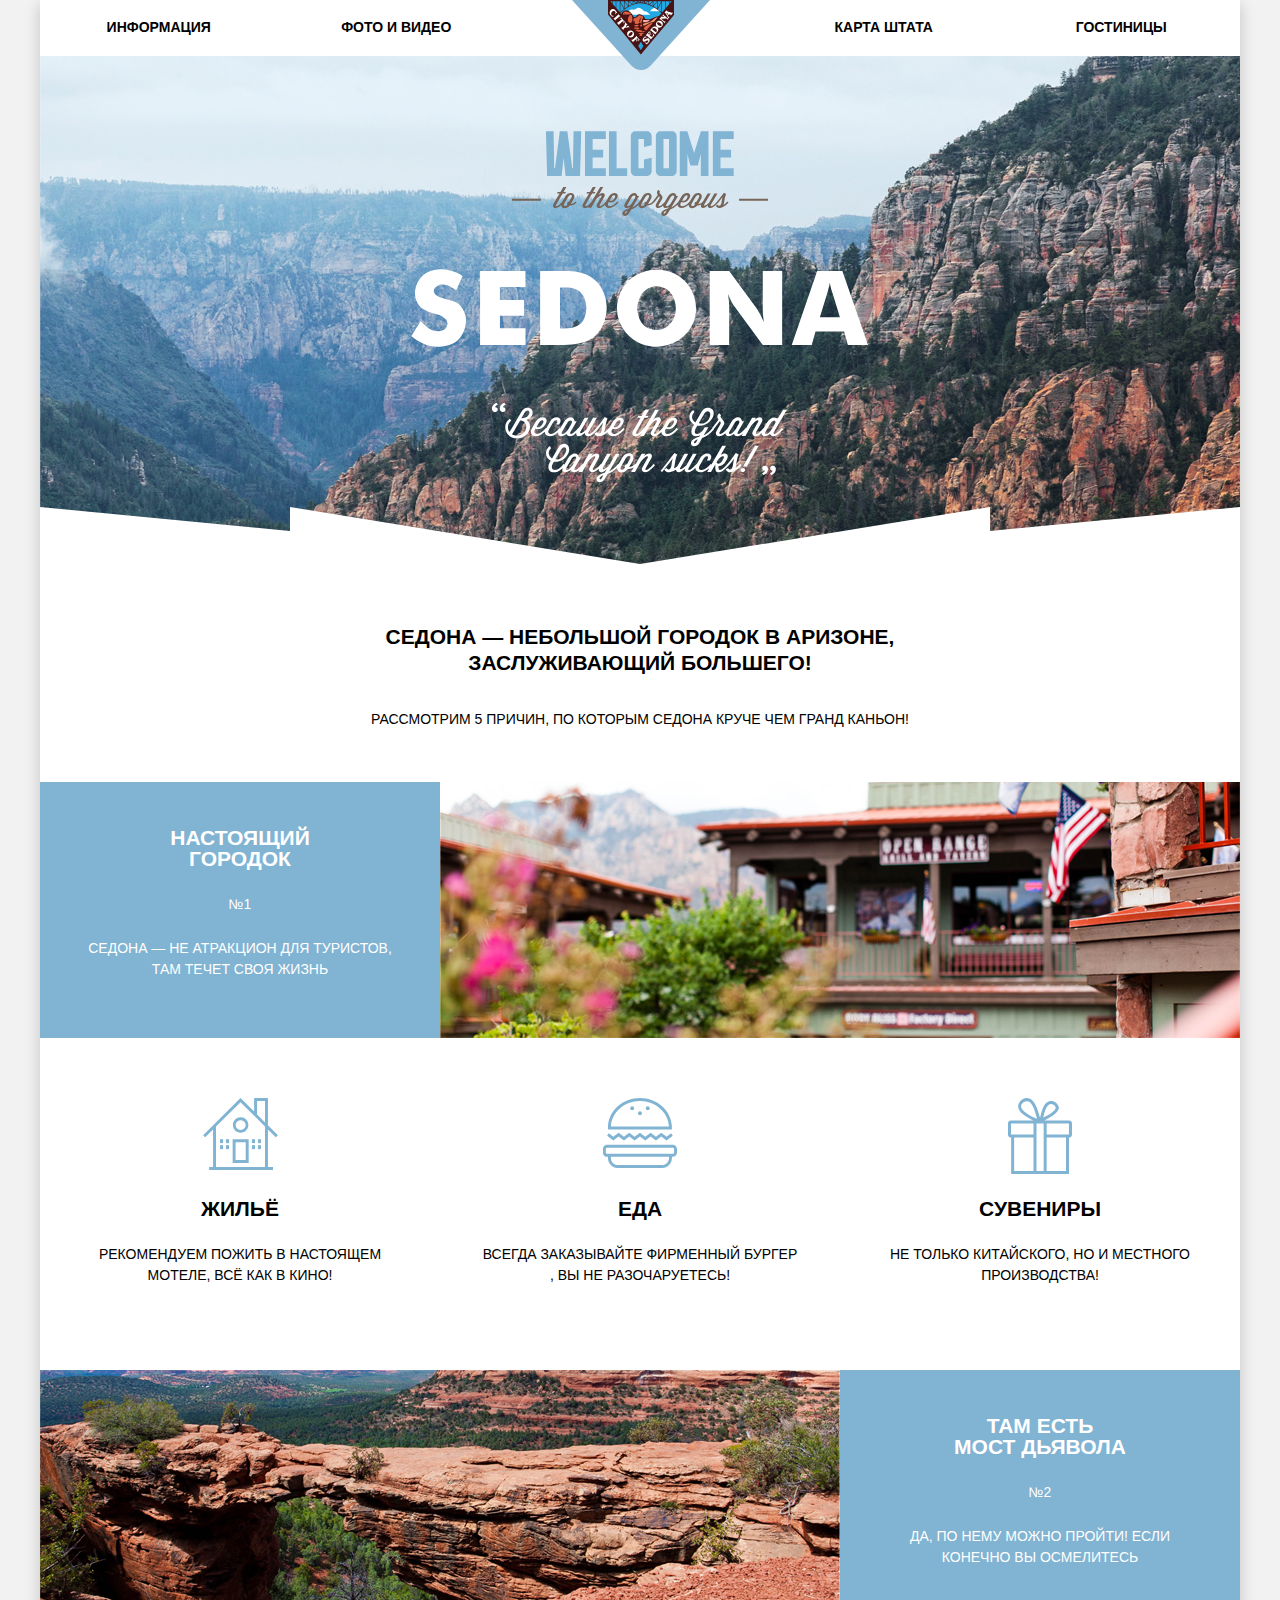
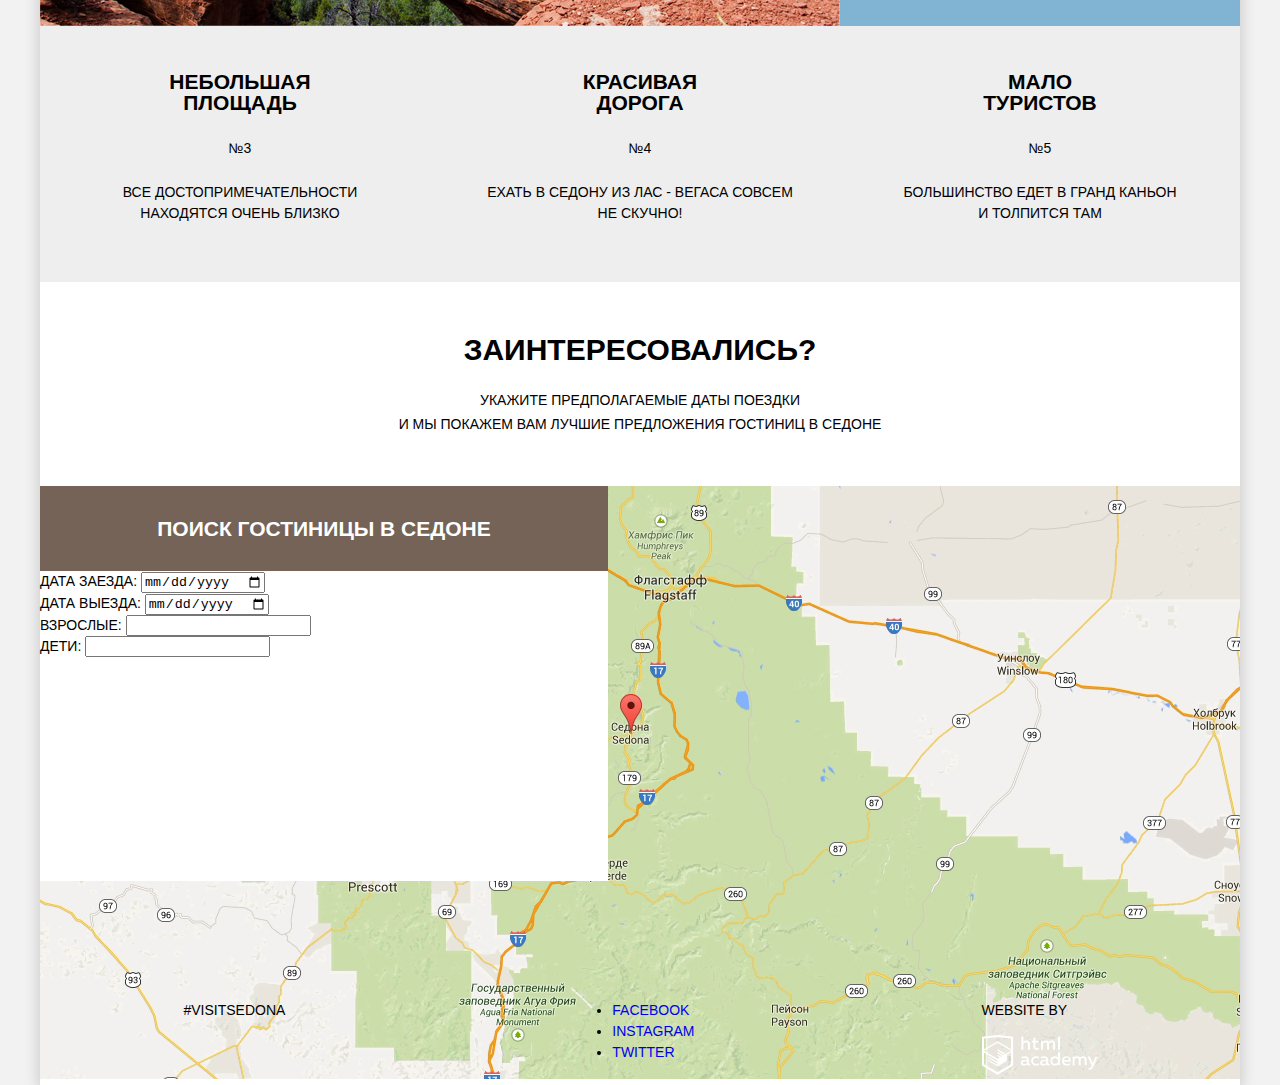
==== index.html @ 66eb5d00 "Начали вести историю" ====
<!DOCTYPE html>
<html lang="en">
<head>
    <meta charset="UTF-8">
    <title>Sedona</title>
    <link href="css/style.css" rel="stylesheet">
    <link href="css/normalize.css">
</head>
<body>
    <div class="wrapper">
        <header class="main-header">
            <nav class="main-navigation">
                <a class="main-header-logo">
                    <img src="img/logo.svg" width="138" height="71" alt="Логотип Седоны">
                </a>
                <ul class="site-navigation">
                    <li><a href="#">Информация</a></li>
                    <li><a href="#">Фото и видео</a></li>
                    <li><a href="#">Карта штата</a></li>
                    <li><a href="#">Гостиницы</a></li>
                </ul>
            </nav>
        </header>
        <main>
            <div class="intro-description">
               <img src="img/welcome-intro.svg" alt="Добро пожаловать в Седону" width="458" height="352">
                <div class="polygon"></div>
            </div>
            <h1 class="main-title">Седона &#8212; небольшой городок в Аризоне,<br> заслуживающий большего!</h1>
            <section class="advantages">
               <h2 class="visually-hidden">Преимущества Седоны</h2>
                <p class="advantages-title">Рассмотрим 5 причин, по которым Седона круче чем Гранд Каньон!</p>
                <div class="advantages-wrapper">
                    <ul class="advantages-list">
                        <li class="advantages-list-main">
                            <div class="advantages-list-wrapper">
                                <div class="advantages-list-main-wrapper">
                                    <h3>Настоящий<br>городок</h3>
                                    <span class="number">№1</span>
                                    <p>Седона &#8212; не атракцион для туристов,<br> там течет своя жизнь</p>
                                </div>
                                <div class="photo-wrapper">
                                    <img src="img/city.jpg" width="800" height="256" alt="Настоящий городок">
                                </div>
                            </div>
                            <ul class="advantages-list-more">
                                <li class="advantages-list-more-item accommodation">
                                    <h3>Жильё</h3>
                                    <p>Рекомендуем пожить в настоящем<br> мотеле, всё как в кино!</p>
                                </li>
                                <li class="advantages-list-more-item food">
                                    <h3>Еда</h3>
                                    <p>Всегда заказывайте фирменный бургер<br>, вы не разочаруетесь!</p>
                                </li>
                                <li class="advantages-list-more-item souvenirs">
                                    <h3>Сувениры</h3>
                                    <p>Не только китайского, но и местного<br> производства!</p>
                                </li>
                            </ul>
                        </li>
                        <li class="advantages-list-main">
                            <div class="advantages-list-wrapper">
                                <div class="photo-wrapper">
                                    <img src="img/devils-bridge.jpg" width="800" height="256" alt="Настоящий городок">
                                </div>
                                <div class="advantages-list-main-wrapper">
                                    <h3>Там есть<br> мост дьявола</h3>
                                    <span class="number">№2</span>
                                    <p>Да, по нему можно пройти! Если конечно вы осмелитесь</p>
                                </div>
                            </div>
                        </li>
                        <li class="advantages-list-grey">
                            <h3>Небольшая<br> площадь</h3>
                            <span class="number">№3</span>
                            <p>Все достопримечательности<br> находятся очень близко</p>
                        </li>
                        <li class="advantages-list-grey">
                            <h3>Красивая<br> дорога</h3>
                            <span class="number">№4</span>
                            <p>Ехать в Седону из Лас - Вегаса совсем<br> не скучно!</p>
                        </li>
                        <li class="advantages-list-grey">
                            <h3>Мало<br> туристов</h3>
                            <span class="number">№5</span>
                            <p>Большинство едет в гранд каньон<br> и толпится там</p>
                        </li>
                    </ul>
                </div>
            </section>
            <section class="booking">
                <h2 class="booking-main-title">Заинтересовались?</h2>
                <p class="booking-title">Укажите предполагаемые даты поездки<br>
                    и мы покажем вам лучшие предложения гостиниц в Седоне</p>
                <div class="form-wrapper">
                    <div class="booking-form">
                        <button class="booking-button" type="button">Поиск гостиницы в Седоне</button>
                        <form>
                            <p class="booking-item">
                                <label for="arrival-date">Дата заезда:</label>
                                <input id="arrival-date" type="date">
                            </p>
                            <p class="booking-item">
                                <label for="departure-date">Дата выезда:</label>
                                <input id="departure-date" type="date">
                            </p>
                            <p class="booking-item">
                                <label for="adults">Взрослые:</label>
                                <input id="adults" type="text">
                            </p>
                            <p class="booking-item">
                                <label for="children">Дети:</label>
                                <input id="children" type="text">
                            </p>
                        </form>
                    </div>
                </div>
            </section>
            <section class="interactive-map">
                <h2 class="visually-hidden">Седона на карте</h2>
                <img src="img/map.jpg" width="1200" height="593" alt="Седона на карте">
            </section>
        </main>
        <div class="footer-wrapper">
            <footer class="footer">
                <div class="hash-tag">
                    <p>#visitsedona</p>
                </div>

                <div class="footer-social">
                    <ul>
                        <li><a class="social-button" href="#">Facebook</a></li>
                        <li><a class="social-button" href="#">Instagram</a></li>
                        <li><a class="social-button" href="#">Twitter</a></li>
                    </ul>
                </div>

                <div class="copyright">
                    <p>Website by</p>
                    <a href="https://htmlacademy.ru">
                        <img src="img/htmlacademy.svg" width="115" height="40" alt="Логотип HTML Academy">
                    </a>
                </div>
            </footer>
        </div>
    </div>
</body>
</html>
---- css/style.css ----
body {
    margin: 0;
    padding: 0;

    font-family: "PT Sans", Arial, sans-serif;
    font-size: 14px;
    line-height: 21px;
    font-weight: normal;
    color: #000000;
    text-transform: uppercase;

    background-color: #f2f2f2;
}

.visually-hidden {
    position: absolute;
    width: 1px;
    height: 1px;
    margin:-1px;
    border: 0;
    padding: 0;
    clip:rect(0 0 0 0);
    overflow:hidden;
}

a {
    text-decoration: none;
}

img {
    max-width: 100%;
    height: auto;
}

.wrapper {
    background-color: #ffffff;
    width: 1200px;
    margin: 0 auto;
    box-shadow: 0 5px 15px rgba(0, 1, 1, 0.2);
}

.main-header-logo {
     position: absolute;
     left: calc(50% - 68px);
 }

.site-navigation {
    margin: 0;
    padding: 0;

    display: flex;
    justify-content: space-between;

    list-style: none;
}

.site-navigation li {
    width: 239px;
    height: 56px;
    text-align: center;
    padding-top: 14px;
    box-sizing: border-box;
}

.site-navigation li:nth-child(2) {
    margin-right: 250px;
}

.site-navigation a {
    color: #000000;
    font-weight: bold;
    line-height: 26px;
}

.intro-description {
    background-image: url("../img/background.jpg");

    background-repeat: no-repeat;
    background-position: center -55px;
    text-align: center;
}

.intro-description img {
    margin-top: 75px;
    padding-bottom: 18px;
}

.polygon {
    margin-bottom: 60px;
    width: 1200px;
    height: 57px;

    background-image: url("../img/polygon.svg");
    background-size: cover;
}

.main-title {
    margin: 0;
    margin-bottom: 30px;
    font-size: 21px;
    line-height: 26px;
    font-weight: bold;
    text-align: center;
}

/*Списое преимуществ*/

.advantages-title {
    margin: 0;
    margin-bottom: 50px;

    line-height: 26px;
    text-align: center;
}

.advantages-list {
    margin: 0;
    padding: 0;
    color: #000000;
    list-style: none;
}

.advantages-list-main {
    color: #ffffff;
}

.advantages-list-wrapper {
    display: flex;
    height: 256px;
}

.advantages-list {
    margin-bottom: 50px;
    display: flex;
    flex-wrap: wrap;
}

.advantages-list h3 {
    margin: 0 0 25px;
    font-size: 21px;
}

.advantages-list-main-wrapper {
    box-sizing: border-box;
    padding: 45px;
    text-align: center;
    background-color: #81b3d2;
    width: 400px;
    min-height: 256px;
}

.number {
    display: block;
    margin-bottom: 23px;
}

.advantages-list-main-wrapper p {
    margin: 0;
}

.advantages-list-more {
    list-style: none;
    display: flex;
    color: #000000;
    margin: 0;
    padding: 0;
}

.advantages-list-more-item {
    margin-bottom: 70px;
    padding-top: 160px;
    width: 400px;

    text-align: center;
}

.accommodation {
    background-image: url("../img/accommodation.svg");
    background-repeat: no-repeat;
    background-position: center 60px;
}

.food {
    background-image: url("../img/food.svg");
    background-repeat: no-repeat;
    background-position: center 60px;
}

.souvenirs {
    background-image: url("../img/souvenirs.svg");
    background-repeat: no-repeat;
    background-position: center 60px;
}

.advantages-list-grey {
    padding-top: 45px;
    box-sizing: border-box;
    width: 400px;
    height: 256px;
    background-color: #eeeeee;
    text-align: center;
}

.advantages-list-grey p {
    margin: 0;
}

.booking {
    position: relative;
}

.booking-main-title {
    margin: 0;
    margin-bottom: 20px;
    font-size: 30px;
    line-height: 36px;
    text-align: center;
}

.booking-title {
    margin: 0;
    margin-bottom: 50px;
    text-align: center;
    line-height: 24px;
}

.booking-button {
    box-sizing: border-box;
    width: 568px;
    height: 85px;

    color: #ffffff;
    vertical-align: middle;
    font: inherit;
    font-size: 21px;
    line-height: 26px;
    font-weight: bold;
    text-transform: uppercase;

    border: none;
    background-color: #766357;
}

.form-wrapper {
    position: absolute;

}

.booking-form {
    width: 568px;
    height: 395px;
    background-color: #ffffff;
    margin: 0 auto;
}

.booking-item {
    margin: 0;
}

.footer {
    display: flex;
    justify-content: space-around;
    width: 100%;
    position: absolute;
    left: 0;
    bottom: 4px;
}

.footer-wrapper {
    position: relative;
}
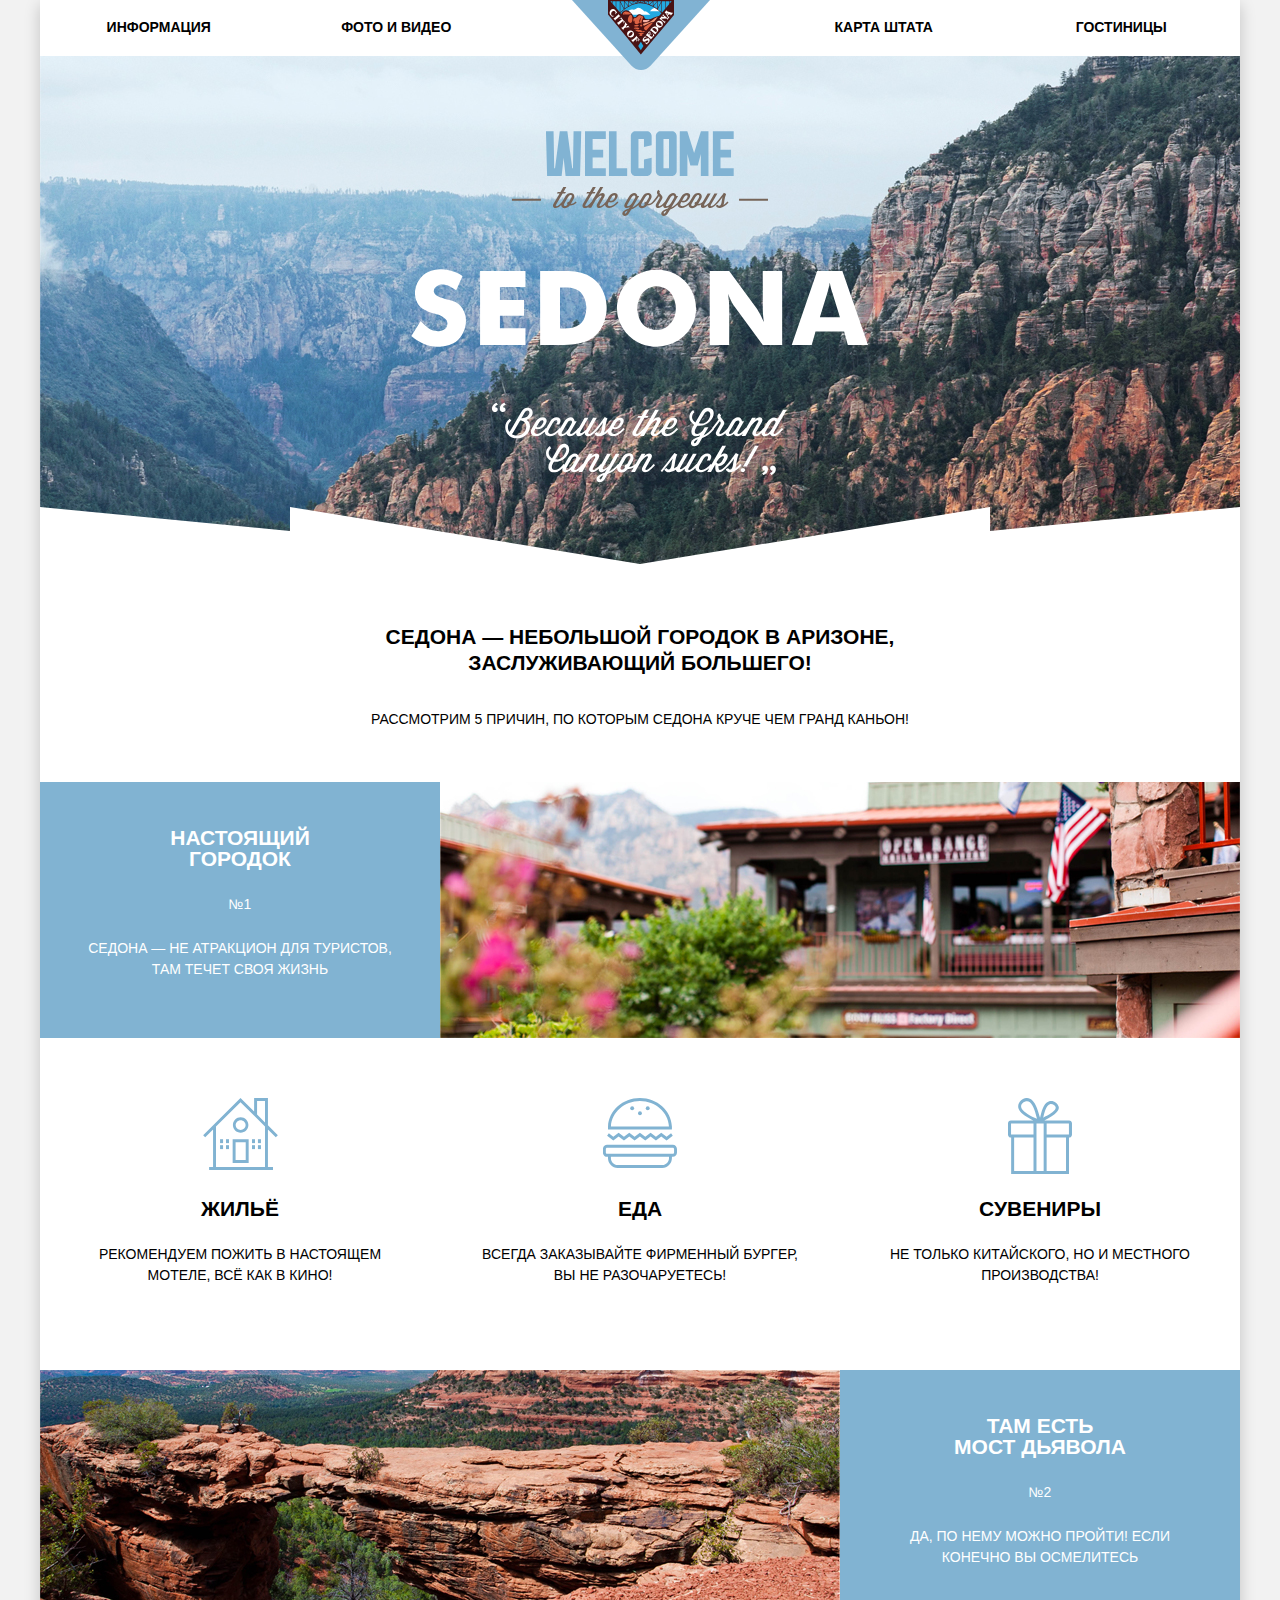
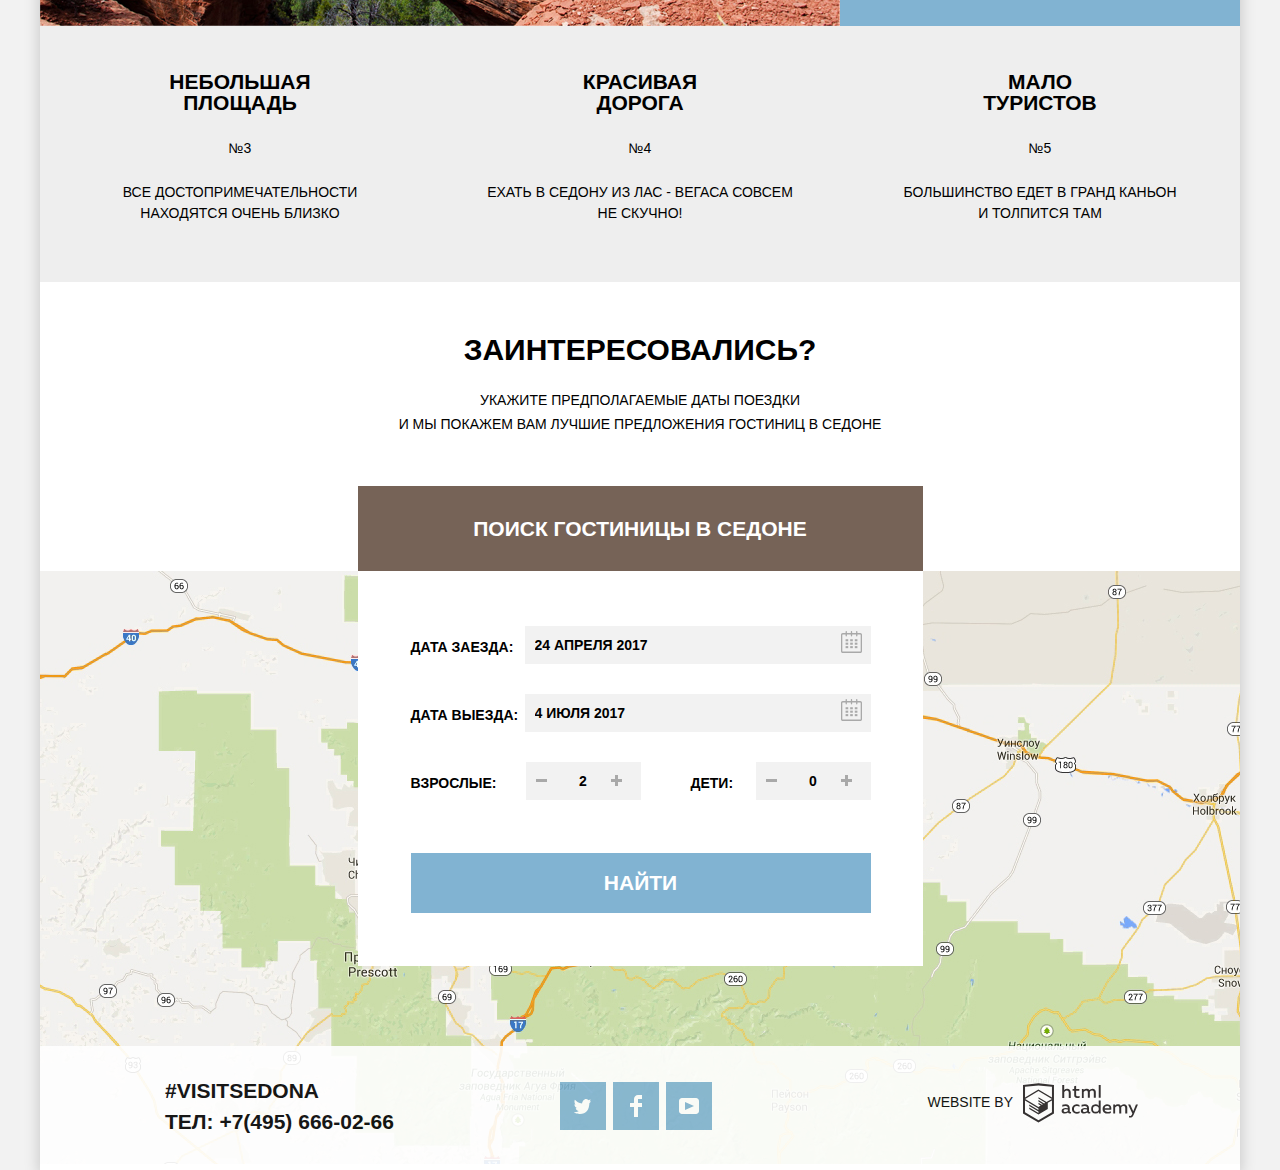
==== commit eeb5d820: "Добавила стили наведения, фокуса и активного состояния" ====
--- a/index.html
+++ b/index.html
@@ -17,7 +17,7 @@
                     <li><a href="#">Информация</a></li>
                     <li><a href="#">Фото и видео</a></li>
                     <li><a href="#">Карта штата</a></li>
-                    <li><a href="#">Гостиницы</a></li>
+                    <li><a href="hotels.html">Гостиницы</a></li>
                 </ul>
             </nav>
         </header>
@@ -50,7 +50,7 @@
                                 </li>
                                 <li class="advantages-list-more-item food">
                                     <h3>Еда</h3>
-                                    <p>Всегда заказывайте фирменный бургер<br>, вы не разочаруетесь!</p>
+                                    <p>Всегда заказывайте фирменный бургер,<br> вы не разочаруетесь!</p>
                                 </li>
                                 <li class="advantages-list-more-item souvenirs">
                                     <h3>Сувениры</h3>
@@ -92,28 +92,69 @@
                 <h2 class="booking-main-title">Заинтересовались?</h2>
                 <p class="booking-title">Укажите предполагаемые даты поездки<br>
                     и мы покажем вам лучшие предложения гостиниц в Седоне</p>
-                <div class="form-wrapper">
-                    <div class="booking-form">
-                        <button class="booking-button" type="button">Поиск гостиницы в Седоне</button>
-                        <form>
-                            <p class="booking-item">
-                                <label for="arrival-date">Дата заезда:</label>
-                                <input id="arrival-date" type="date">
+                <button class="booking-button" type="button">Поиск гостиницы в Седоне</button>
+                <div class="search-form">
+                    <form class="search">
+                        <p class="booking-item date">
+                            <label for="arrival-date">Дата заезда:</label>
+                            <input id="arrival-date" type="text" placeholder="24 апреля 2017">
+                            <svg class="calendar">
+                                <path d="M19.251,2.025h-2.845V0.648c0-0.381-0.294-0.689-0.656-0.689c-0.363,0-0.656,0.308-0.656,0.689v1.377h-3.938V0.648
+                                c0-0.381-0.294-0.689-0.655-0.689c-0.363,0-0.657,0.308-0.657,0.689v1.377H5.906V0.648c0-0.381-0.294-0.689-0.656-0.689
+                                c-0.363,0-0.657,0.308-0.657,0.689v1.377H1.75C0.784,2.025,0,2.847,0,3.862v16.302C0,21.179,0.784,22,1.75,22h17.501
+                                C20.217,22,21,21.179,21,20.164V3.862C21,2.847,20.217,2.025,19.251,2.025z M19.688,20.164c0,0.253-0.195,0.459-0.437,0.459H1.75
+                                c-0.241,0-0.438-0.206-0.438-0.459V3.862c0-0.253,0.196-0.459,0.438-0.459h2.844v1.378c0,0.381,0.294,0.689,0.657,0.689
+                                c0.362,0,0.656-0.308,0.656-0.689V3.403h3.938v1.378c0,0.381,0.294,0.689,0.657,0.689c0.361,0,0.655-0.308,0.655-0.689V3.403h3.938
+                                v1.378c0,0.381,0.293,0.689,0.656,0.689c0.362,0,0.656-0.308,0.656-0.689V3.403h2.845c0.241,0,0.437,0.206,0.437,0.459V20.164z"/>
+                                <rect x="4.594" y="8.225" width="2.625" height="2.066"/>
+                                <rect x="4.594" y="11.668" width="2.625" height="2.067"/>
+                                <rect x="4.594" y="15.112" width="2.625" height="2.066"/>
+                                <rect x="9.188" y="15.112" width="2.625" height="2.066"/>
+                                <rect x="9.188" y="11.668" width="2.625" height="2.067"/>
+                                <rect x="9.188" y="8.225" width="2.625" height="2.066"/>
+                                <rect x="13.781" y="15.112" width="2.625" height="2.066"/>
+                                <rect x="13.781" y="11.668" width="2.625" height="2.067"/>
+                                <rect x="13.781" y="8.225" width="2.625" height="2.066"/>
+                            </svg>
+                        </p>
+                        <p class="booking-item date">
+                            <label for="departure-date">Дата выезда:</label>
+                            <input id="departure-date" type="text" placeholder="4 июля 2017">
+                            <svg class="calendar">
+                                <path d="M19.251,2.025h-2.845V0.648c0-0.381-0.294-0.689-0.656-0.689c-0.363,0-0.656,0.308-0.656,0.689v1.377h-3.938V0.648
+                                c0-0.381-0.294-0.689-0.655-0.689c-0.363,0-0.657,0.308-0.657,0.689v1.377H5.906V0.648c0-0.381-0.294-0.689-0.656-0.689
+                                c-0.363,0-0.657,0.308-0.657,0.689v1.377H1.75C0.784,2.025,0,2.847,0,3.862v16.302C0,21.179,0.784,22,1.75,22h17.501
+                                C20.217,22,21,21.179,21,20.164V3.862C21,2.847,20.217,2.025,19.251,2.025z M19.688,20.164c0,0.253-0.195,0.459-0.437,0.459H1.75
+                                c-0.241,0-0.438-0.206-0.438-0.459V3.862c0-0.253,0.196-0.459,0.438-0.459h2.844v1.378c0,0.381,0.294,0.689,0.657,0.689
+                                c0.362,0,0.656-0.308,0.656-0.689V3.403h3.938v1.378c0,0.381,0.294,0.689,0.657,0.689c0.361,0,0.655-0.308,0.655-0.689V3.403h3.938
+                                v1.378c0,0.381,0.293,0.689,0.656,0.689c0.362,0,0.656-0.308,0.656-0.689V3.403h2.845c0.241,0,0.437,0.206,0.437,0.459V20.164z"/>
+                                <rect x="4.594" y="8.225" width="2.625" height="2.066"/>
+                                <rect x="4.594" y="11.668" width="2.625" height="2.067"/>
+                                <rect x="4.594" y="15.112" width="2.625" height="2.066"/>
+                                <rect x="9.188" y="15.112" width="2.625" height="2.066"/>
+                                <rect x="9.188" y="11.668" width="2.625" height="2.067"/>
+                                <rect x="9.188" y="8.225" width="2.625" height="2.066"/>
+                                <rect x="13.781" y="15.112" width="2.625" height="2.066"/>
+                                <rect x="13.781" y="11.668" width="2.625" height="2.067"/>
+                                <rect x="13.781" y="8.225" width="2.625" height="2.066"/>
+                            </svg>
+                        </p>
+                        <div class="guests">
+                            <p class="booking-item adults">
+                                <label for="adults">Взрослые:</label>
+                                <input id="adults" type="text" value="2">
+                                <button type="button" class="guest-button guest-remove"></button>
+                                <button type="button" class="guest-button guest-add"></button>
                             </p>
-                            <p class="booking-item">
-                                <label for="departure-date">Дата выезда:</label>
-                                <input id="departure-date" type="date">
+                            <p class="booking-item children">
+                                <label for="children">Дети:</label>
+                                <input id="children" type="text" value="0">
+                                <button type="button" class="guest-button guest-remove"></button>
+                                <button type="button" class="guest-button guest-add"></button>
                             </p>
-                            <p class="booking-item">
-                                <label for="adults">Взрослые:</label>
-                                <input id="adults" type="text">
-                            </p>
-                            <p class="booking-item">
-                                <label for="children">Дети:</label>
-                                <input id="children" type="text">
-                            </p>
-                        </form>
-                    </div>
+                        </div>
+                        <button class="search-button" type="submit">Найти</button>
+                    </form>
                 </div>
             </section>
             <section class="interactive-map">
@@ -121,28 +162,37 @@
                 <img src="img/map.jpg" width="1200" height="593" alt="Седона на карте">
             </section>
         </main>
-        <div class="footer-wrapper">
+        <div class="footer-container">
             <footer class="footer">
-                <div class="hash-tag">
-                    <p>#visitsedona</p>
-                </div>
+                <div class="footer-content">
+                    <div class="contacts">
+                        <p class="hash-tag">#visitsedona</p>
+                        <p>Тел: +7(495) 666-02-66</p>
+                    </div>
+                    <div class="footer-social">
+                        <ul>
+                            <li><a class="social-button" href="#">
+                                <img src="img/twitter.svg" alt="Twitter" width="17" height="15">
+                            </a></li>
+                            <li><a class="social-button" href="#">
+                                <img src="img/facebook.svg" alt="Facebook" width="12" height="22">
+                            </a></li>
+                            <li><a class="social-button" href="#"><span class="visually-hidden">Twitter</span>
+                                <img src="img/youtube.svg" width="20" height="16" alt="YouTube">
+                            </a></li>
+                        </ul>
+                    </div>
 
-                <div class="footer-social">
-                    <ul>
-                        <li><a class="social-button" href="#">Facebook</a></li>
-                        <li><a class="social-button" href="#">Instagram</a></li>
-                        <li><a class="social-button" href="#">Twitter</a></li>
-                    </ul>
-                </div>
-
-                <div class="copyright">
-                    <p>Website by</p>
-                    <a href="https://htmlacademy.ru">
-                        <img src="img/htmlacademy.svg" width="115" height="40" alt="Логотип HTML Academy">
-                    </a>
+                    <div class="copyright">
+                        <p>Website by</p>
+                        <a href="https://htmlacademy.ru" class="academy-logo">
+                            <svg xmlns="http://www.w3.org/2000/svg" viewBox="0 0 108.08 36.85"><path d="M44.61,26.88a2,2,0,0,0,.55-0.1v1.33a3.25,3.25,0,0,1-1.18.21,1.67,1.67,0,0,1-1.67-1,4.84,4.84,0,0,1-3.14,1.08c-1.51,0-2.91-.83-2.91-2.55,0-2.13,2-2.79,3.71-2.79a11.08,11.08,0,0,1,2.17.25v-0.3c0-1-.76-1.77-2.19-1.77a7.42,7.42,0,0,0-3,.64v-1.7a10.21,10.21,0,0,1,3.19-.55c2.36,0,3.81,1.12,3.81,3.65v3a0.54,0.54,0,0,0,.49.59h0.17Zm-6.44-1.13A1.35,1.35,0,0,0,39.63,27h0.11a3.39,3.39,0,0,0,2.41-1V24.58a9.72,9.72,0,0,0-1.81-.21c-1,0-2.16.33-2.16,1.38h0Zm12.36-6.11a5,5,0,0,1,2.57.64V22a4.08,4.08,0,0,0-2.3-.7,2.75,2.75,0,1,0,0,5.49,5,5,0,0,0,2.43-.64v1.71a6.27,6.27,0,0,1-2.76.57A4.21,4.21,0,0,1,46,24.51q0-.21,0-0.41a4.32,4.32,0,0,1,4.18-4.46h0.38Zm12.17,7.24a2,2,0,0,0,.55-0.1v1.33a3.25,3.25,0,0,1-1.18.21,1.67,1.67,0,0,1-1.67-1,4.84,4.84,0,0,1-3.14,1.08c-1.51,0-2.91-.83-2.91-2.55,0-2.13,2-2.79,3.71-2.79a11.08,11.08,0,0,1,2.17.25v-0.3c0-1-.76-1.77-2.19-1.77a7.42,7.42,0,0,0-3,.64v-1.7a10.21,10.21,0,0,1,3.19-.55c2.36,0,3.81,1.12,3.81,3.65v3a0.54,0.54,0,0,0,.49.59h0.17Zm-6.44-1.13A1.35,1.35,0,0,0,57.73,27h0.11a3.39,3.39,0,0,0,2.41-1V24.58a9.72,9.72,0,0,0-1.81-.21c-1.06,0-2.16.33-2.16,1.38h0ZM73,16V28.2H71.35V26.88a3.88,3.88,0,0,1-3.19,1.54,4.4,4.4,0,0,1,0-8.78,3.81,3.81,0,0,1,3,1.3V16H73Zm-4.53,5.22a2.76,2.76,0,1,0,0,5.52A2.86,2.86,0,0,0,71.15,25V23A2.91,2.91,0,0,0,68.49,21.27ZM79,19.64c3.31,0,4.46,2.68,3.92,5.09H76.7c0.21,1.5,1.67,2.11,3.19,2.11a6.11,6.11,0,0,0,2.64-.59v1.6a7.14,7.14,0,0,1-3,.57C77,28.42,74.78,27,74.78,24a4.18,4.18,0,0,1,4-4.39H79Zm0.09,1.54a2.28,2.28,0,0,0-2.44,2.1v0.06H81.3A2,2,0,0,0,79.13,21.18Zm5.73,7V19.87h1.65v1a3.81,3.81,0,0,1,2.78-1.27A2.86,2.86,0,0,1,91.89,21a4.12,4.12,0,0,1,2.91-1.33A3.06,3.06,0,0,1,98,23V28.2h-1.9V23.05a1.59,1.59,0,0,0-1.42-1.75H94.42a2.8,2.8,0,0,0-2.07,1.12V28.2h-1.9V23.05A1.59,1.59,0,0,0,89,21.31H88.8a3,3,0,0,0-2.21,1.29v5.63H84.86Zm21.31-8.33h1.9l-3.91,9.46c-0.9,2.17-2.09,2.86-3.35,2.86a4.76,4.76,0,0,1-1.1-.14V30.46a2.86,2.86,0,0,0,.85.12c0.9,0,1.58-.64,2.07-1.9l0.17-.42-4-8.4h2l2.86,6.29ZM38.73,1.46V6.22a3.81,3.81,0,0,1,2.7-1.14,3.25,3.25,0,0,1,3.44,3.4v5.15H43V8.72a1.81,1.81,0,0,0-1.61-2h-0.3a2.93,2.93,0,0,0-2.32,1.39v5.52h-1.9V1.46h1.9ZM49.94,2.31v3h3V6.91h-3v3.81c0,1.1.5,1.46,1.58,1.46a4.49,4.49,0,0,0,1.69-.33v1.6A6.8,6.8,0,0,1,51,13.8a2.55,2.55,0,0,1-2.86-2.74V6.89H46.58V5.26h1.5V2.74Zm5.4,11.31V5.28H57v1A3.81,3.81,0,0,1,59.77,5a2.86,2.86,0,0,1,2.6,1.33A4.12,4.12,0,0,1,65.28,5,3.06,3.06,0,0,1,68.44,8.4v5.21h-1.9V8.46a1.59,1.59,0,0,0-1.42-1.75H64.89a2.8,2.8,0,0,0-2.07,1.12v5.78h-1.9V8.46A1.59,1.59,0,0,0,59.5,6.71H59.27A3,3,0,0,0,57.06,8v5.63H55.34ZM71.17,1.45H73V13.6H71.17V1.45ZM14.71,0H14.55L0,1.54V28.21l14.55,8.66,14.55-8.66V1.54Zm12.5,27.1L14.55,34.64,1.9,27.12V16.18l12.59,7.5V25L5.86,19.9v1.31l8.68,5.21v1.39L5.87,22.65V24l8.68,5.21,8.75-5.24V18.31L27.2,16V27.12Zm0-12.53-3.48,2-1.6,1L14.51,13v1.31L21,18.23H21l-0.14.09-1,.54-5.37-3.2V17l4.24,2.52-1,.67-3.2-1.9v1.31l2.1,1.24L14.5,22.1,2,14.65,14.51,7.11Zm0-1.32L14.49,5.76,1.91,13.25v-10L14.56,1.92,27.21,3.25v10h0Z" transform="translate(0 -0.02)" fill="#231f20"/></svg>
+                        </a>
+                    </div>
                 </div>
             </footer>
         </div>
     </div>
+    <script src="script.js"></script>
 </body>
 </html>
--- a/css/style.css
+++ b/css/style.css
@@ -1,4 +1,5 @@
 body {
+    box-sizing: border-box;
     margin: 0;
     padding: 0;
 
@@ -25,6 +26,7 @@
 
 a {
     text-decoration: none;
+    color: #000000;
 }
 
 img {
@@ -62,6 +64,11 @@
     box-sizing: border-box;
 }
 
+.site-navigation a:hover,
+.site-navigation a:focus {
+    color: #81b3d2;
+}
+
 .site-navigation li:nth-child(2) {
     margin-right: 250px;
 }
@@ -95,8 +102,7 @@
 }
 
 .main-title {
-    margin: 0;
-    margin-bottom: 30px;
+    margin: 0 0 30px;
     font-size: 21px;
     line-height: 26px;
     font-weight: bold;
@@ -106,8 +112,7 @@
 /*Списое преимуществ*/
 
 .advantages-title {
-    margin: 0;
-    margin-bottom: 50px;
+    margin: 0 0 50px;
 
     line-height: 26px;
     text-align: center;
@@ -210,23 +215,23 @@
 }
 
 .booking-main-title {
-    margin: 0;
-    margin-bottom: 20px;
+    margin: 0 0 20px;
     font-size: 30px;
     line-height: 36px;
     text-align: center;
 }
 
 .booking-title {
-    margin: 0;
-    margin-bottom: 50px;
+    margin: 0 0 50px;
     text-align: center;
     line-height: 24px;
 }
 
 .booking-button {
+    display: block;
+    margin: 0 auto;
     box-sizing: border-box;
-    width: 568px;
+    width: 565px;
     height: 85px;
 
     color: #ffffff;
@@ -241,31 +246,703 @@
     background-color: #766357;
 }
 
-.form-wrapper {
-    position: absolute;
-
-}
-
-.booking-form {
-    width: 568px;
+.booking-button:hover,
+.booking-button:focus {
+    background-color: #604e43;
+}
+
+.booking-button:active {
+    color: rgba(255,255,255,.3);
+    background-color: #503e33;
+}
+
+.search-form {
+    width: 565px;
     height: 395px;
+    position: absolute;
+    left: 50%;
+    margin-left: -282px;
     background-color: #ffffff;
+}
+
+.search {
     margin: 0 auto;
+    padding-top: 25px;
+    width: 460px;
 }
 
 .booking-item {
-    margin: 0;
+    position: relative;
+    display: flex;
+    justify-content: space-between;
+    margin: 30px 0 0;
+}
+
+.booking-item label {
+    width: 112px;
+    padding-top: 8px;
+    line-height: 26px;
+    font-weight: bold;
+}
+
+.booking-item input {
+    display: block;
+    padding-left: 10px;
+    font: inherit;
+    text-transform: uppercase;
+    font-weight: bold;
+    background-color: #f2f2f2;
+    border: none;
+}
+
+.booking-item input:hover {
+    background-color: #ebebeb;
+}
+
+.booking-item input:focus {
+    background-color: #ffffff;
+    outline: 2px solid #e5e5e5;
+}
+
+.booking-item input::-webkit-input-placeholder{
+    color: #000000;
+}
+
+.date input {
+    box-sizing: border-box;
+    width: 346px;
+    height: 38px;
+}
+
+.calendar {
+    position: absolute;
+    top: 5px;
+    left: 430px;
+    width: 21px;
+    height: 22px;
+    fill: #a9a9a9;
+}
+
+.calendar:hover,
+.calendar:focus {
+    fill: #000000;
+}
+
+.calendar:active {
+    fill: #81b3d2;
+}
+
+.guests {
+    width: 100%;
+    display: flex;
+    justify-content: space-between;
+}
+
+.guests input {
+    width: 112px;
+    text-align: center;
+}
+
+.adults {
+    width: 230px;
+}
+
+.children {
+    width: 180px;
+}
+
+.guests input {
+    box-sizing: border-box;
+    padding: 0;
+    width: 115px;
+    height: 38px;
+}
+
+.guest-button {
+    position: relative;
+    width: 11px;
+    height: 11px;
+    border: none;
+    background-color: transparent;
+}
+
+.adults .guest-remove {
+    position: absolute;
+    top: 13px;
+    left: 125px;
+}
+
+.guest-remove::before {
+    content: "";
+    position: absolute;
+    top: 4px;
+    left: 0;
+    width: 11px;
+    height: 3px;
+    background-color: #a9a9a9;
+}
+
+.guest-remove:hover::before,
+.guest-add:hover::before,
+.guest-add:hover::after,
+.guest-remove:focus::before,
+.guest-add:focus::before,
+.guest-add:focus::after{
+    background-color: #000000;
+}
+
+.guest-remove:active::before,
+.guest-add:active::before,
+.guest-add:active::after {
+    background-color: #81b3d2;
+}
+
+.adults .guest-add {
+    position: absolute;
+    top: 13px;
+    left: 200px;
+}
+
+.children .guest-remove {
+    position: absolute;
+    top: 13px;
+    left: 75px;
+}
+
+.children .guest-add {
+    position: absolute;
+    top: 13px;
+    left: 150px;
+}
+
+.guest-add::before {
+    content: "";
+    position: absolute;
+    top: 4px;
+    left: 0;
+    width: 11px;
+    height: 3px;
+    background-color: #a9a9a9;
+}
+
+.guest-add::after {
+    content: "";
+    position: absolute;
+    top: 4px;
+    left: 0;
+    width: 11px;
+    height: 3px;
+    background-color: #a9a9a9;
+    transform: rotate(90deg);
+}
+
+.search-button {
+    width: 100%;
+    height: 60px;
+    margin-top: 53px;
+
+    font: inherit;
+    font-size: 21px;
+    line-height: 26px;
+    font-weight: bold;
+    text-transform: uppercase;
+    color: #ffffff;
+
+    border: none;
+    background-color: #81b3d2;
+}
+
+.search-button:hover,
+.search-button:focus {
+    background-color: #669ec0;
+}
+
+.search-button:active {
+    background-color: #669ec0;
+    color: rgba(255,255,255,.3);
+}
+
+.footer-container {
+    position: relative;
 }
 
 .footer {
-    display: flex;
-    justify-content: space-around;
     width: 100%;
     position: absolute;
     left: 0;
     bottom: 4px;
-}
-
-.footer-wrapper {
+
+    background-color: #ffffff;
+    opacity: 90%;
+}
+
+.footer-content {
+    margin-right: 102px;
+    margin-left: 125px;
+    display: flex;
+    justify-content: space-between;
+    align-items: center;
+    width: 973px;
+    min-height: 120px;
+}
+
+.footer-social ul {
+    margin: 0;
+    padding: 0;
+    display: flex;
+    justify-content: space-between;
+    align-items: center;
+    width: 152px;
+    list-style: none;
+}
+
+.contacts {
+    font-size: 21px;
+    line-height: 26px;
+    font-weight: bold;
+}
+
+.contacts p {
+    margin: 0;
+}
+
+.contacts .hash-tag {
+    margin-bottom: 5px;
+}
+
+.social-button {
+    width: 46px;
+    height: 48px;
+    background-color: #81b3d2;
+    display: flex;
+    align-items: center;
+    justify-content: center;
+}
+
+.social-button:hover,
+.social-button:focus {
+    background-color: #669ec0;
+}
+
+.social-button:active {
+    background-color: #5496bd;
+}
+
+.copyright {
+    margin-left: 50px;
+    display: flex;
+    flex-direction: row;
+    align-items: center;
+}
+
+.copyright p {
+    margin: 0;
+}
+
+.copyright svg {
+    width: 115px;
+    height: 40px;
+}
+
+.academy-logo:hover path,
+.academy-logo:focus path {
+    fill: #81b3d2;
+}
+
+.academy-logo:active path {
+    fill: #bdbbbc;
+}
+
+.copyright p {
+    margin-right: 10px;
+    margin-bottom: 7px;
+}
+
+/* Внутренняя страница*/
+
+.site-navigation .current {
+    color: #766357;
+}
+
+.filter {
+    background-image: url("../img/filter-background.jpg");
+    background-position: center;
+    height: 217px;
+
+    color: #ffffff;
+}
+
+.filter legend {
+    padding: 0;
+    margin-bottom: 20px;
+    font-size: 16px;
+}
+
+.filter-form {
+    padding-top: 28px;
+    display: flex;
+    width: 1056px;
+    margin: 0 auto;
+}
+
+.fieldset {
+    border: none;
+    margin: 0;
+    padding: 0;
+}
+
+.infrastructure {
+    margin-right: 120px;
+}
+
+.filter ul {
+    list-style: none;
+    margin: 0;
+    padding: 0;
+}
+
+.filter-option {
+    margin-bottom: 25px;
+    margin-left: 40px;
+}
+
+.filter-option input+label {
+    cursor: pointer;
+}
+
+.filter-input-checkbox:checked+label::before {
+    content: "";
+    position: absolute;
+    margin-left: -40px;
+    width: 23px;
+    height: 23px;
+    background-image: url("../img/checkbox-on.svg");
+    background-repeat: no-repeat;
+}
+
+.filter-input-checkbox:checked:disabled+label::before {
+    cursor: default;
+    opacity: 0.3;
+}
+
+.filter-input-checkbox+label::before {
+    content: "";
+    position: absolute;
+    margin-left: -40px;
+    width: 23px;
+    height: 23px;
+    background-image: url("../img/checkbox-off.svg");
+    background-repeat: no-repeat;
+}
+
+.filter-input-checkbox:disabled+label::before,
+.filter-input-checkbox:disabled+label {
+    cursor: default;
+    opacity: 0.3;
+}
+
+.search-result {
+    display: inline-block;
+    margin: 0;
+    margin-right: 45px;
+    font-size: 21px;
+    line-height: 26px;
+    font-weight: bold;
+}
+
+.cost {
+ margin-left: auto;
+}
+
+.cost legend {
+    margin-bottom: 10px;
+}
+
+.price-controls {
+    margin-bottom: 20px;
+    padding: 5px 0;
     position: relative;
+    display: flex;
+    border: 2px solid #ffffff;
+    border-radius: 2px;
+}
+
+.price-controls::after {
+    content: "";
+    position: absolute;
+    top: 4px;
+    left: 50%;
+    width: 2px;
+    height: 25px;
+    background-color: #ffffff;
+}
+
+.price-max {
+    box-sizing: border-box;
+    width: 157px;
+    padding-left: 55px;
+}
+
+.price-min {
+    box-sizing: border-box;
+    width: 157px;
+    padding-left: 65px;
+}
+.price-controls input {
+    width: 30px;
+    border: none;
+    color: #ffffff;
+    background-color: transparent;
+    cursor: pointer;
+}
+
+.range-controls {
+    position: relative;
+    margin-bottom: 30px;
+    height: 2px;
+    background-color: #938482;
+}
+
+.scale {
+    width: 80%;
+    height: 2px;
+    background-color: #ffffff;
+}
+
+.pin {
+    position: absolute;
+    top: -8px;
+    width: 4px;
+    height: 4px;
+    background-color: #ababab;
+    border: 8px solid #ffffff;
+    border-radius: 50%;
+    cursor: pointer;
+}
+
+.pin:focus,
+.pin:hover {
+    top: -10px;
+    width: 5px;
+    height: 5px;
+    border: 10px solid #ffffff;
+
+}
+
+.pin-max {
+    left: 252px;
+}
+
+.range-filter-btn {
+    margin-left: 85px;
+    padding: 5px 34px;
+    border: 2px solid #ffffff;
+    border-radius: 2px;
+
+    font: inherit;
+    text-transform: uppercase;
+    color: #ffffff;
+    background-color: transparent;
+    cursor: pointer;
+}
+
+.range-filter-btn:hover,
+.range-filter-btn:focus{
+    background-color: #ffffff;
+    color: #000000;
+}
+
+.sorting-block {
+    padding-top: 30px;
+    padding-bottom: 30px;
+    padding-right: 72px;
+    padding-left: 72px;
+    border-bottom: 2px solid #e5e5e5;
+}
+
+.sorting {
+    display: inline-flex;
+    font-size: 12px;
+    line-height: 18px;
+}
+
+.sorting p {
+    margin: 0;
+    margin-right: 40px;
+}
+
+.sort-list {
+    display: flex;
+    width: 240px;
+    margin: 0;
+    padding: 0;
+    justify-content: space-between;
+    list-style: none;
+}
+
+.sort-list a {
+    border-bottom: 2px dotted #000000;
+    text-decoration: none;
+    color: #000000;
+    opacity: 30%;
+}
+
+.sort-list a:hover,
+.sort-list a:focus {
+    color: #81b3d2;
+    border-bottom: 2px dotted #81b3d2;
+    opacity: unset;
+}
+
+.sort-list a:active {
+    border-bottom: 2px dotted #000000;
+    color: #000000;
+    opacity: unset;
+}
+
+.sorting-item-current a {
+    border: none;
+    color: #81b3d2;
+    opacity: 100%;
+}
+
+.arrows {
+    display: inline-block;
+    float: right;
+}
+
+.sorting-button {
+    background-color: transparent;
+    padding: 0;
+}
+
+.sorting-down {
+    border: 6px solid transparent;
+    border-top: 11px solid #81b3d2;
+}
+
+.sorting-up {
+    border: 6px solid transparent;
+    border-bottom: 11px solid #cacaca;
+}
+
+.hotels-list {
+    list-style: none;
+    margin: 0;
+    padding: 0;
+}
+
+.hotels-item {
+    padding-top: 23px;
+    padding-left: 72px;
+    padding-bottom: 30px;
+    padding-right: 72px;
+    border-bottom: 2px solid #e5e5e5;
+    display: flex;
+    justify-content: space-between;
+}
+
+.hotels-item-image {
+    margin-right: 30px;
+}
+
+
+.hotels-item-image img {
+    margin-top: 5px;
+    display: block;
+}
+
+.hotel-info {
+    display: flex;
+}
+
+.info h3 {
+    margin: 0;
+    margin-bottom: 10px;
+    font-size: 21px;
+    line-height: 26px;
+}
+
+.hotels-item-name:hover,
+.hotels-item-name:focus {
+    color: #81b3d2;
+}
+
+.hotels-item-name:active {
+    color: rgba(0,0,0,.3);
+}
+
+.info b {
+    font-weight: normal;
+    margin-bottom: 12px;
+}
+
+.hotels-item-type {
+    margin: 0;
+    display: inline-flex;
+    flex-direction: column;
+}
+
+.hotels-item-type .button:hover,
+.hotels-item-type .button:focus {
+    background-color: #669ec0;
+}
+
+.hotels-item-type .button:active {
+    background-color: #669ec0;
+    color: rgba(255,255,255,.3);
+}
+
+.hotels-item-price {
+    margin: 0;
+    display: inline-flex;
+    flex-direction: column;
+}
+
+.stars {
+    margin-top: 5px;
+    margin-bottom: 45px;
+    text-align: right;
+}
+
+.stars img {
+    margin-left: 2px
+}
+
+.rating b {
+    padding: 4px 14px;
+    font-weight: normal;
+    color: #666666;
+    background-color: #f2f2f2;
+}
+
+.button {
+    padding: 3px 17px ;
+    color: #ffffff;
+    font-weight: bold;
+    background-color: #81b3d2;
+}
+
+
+.hotels-item-price .button {
+    background-color: #766357;
+}
+
+.hotels-item-price .button:hover,
+.hotels-item-price .button:focus {
+    background-color: #604e43;
+}
+
+.hotels-item-price .button:active {
+    color: rgba(255,255,255,.3);
+    background-color: #503e33;
+}
+
+.inner-page .footer {
+    position: relative;
+    border-top: 2px solid #e5e5e5;
+}
+
+.form-close {
+    display: none;
 }